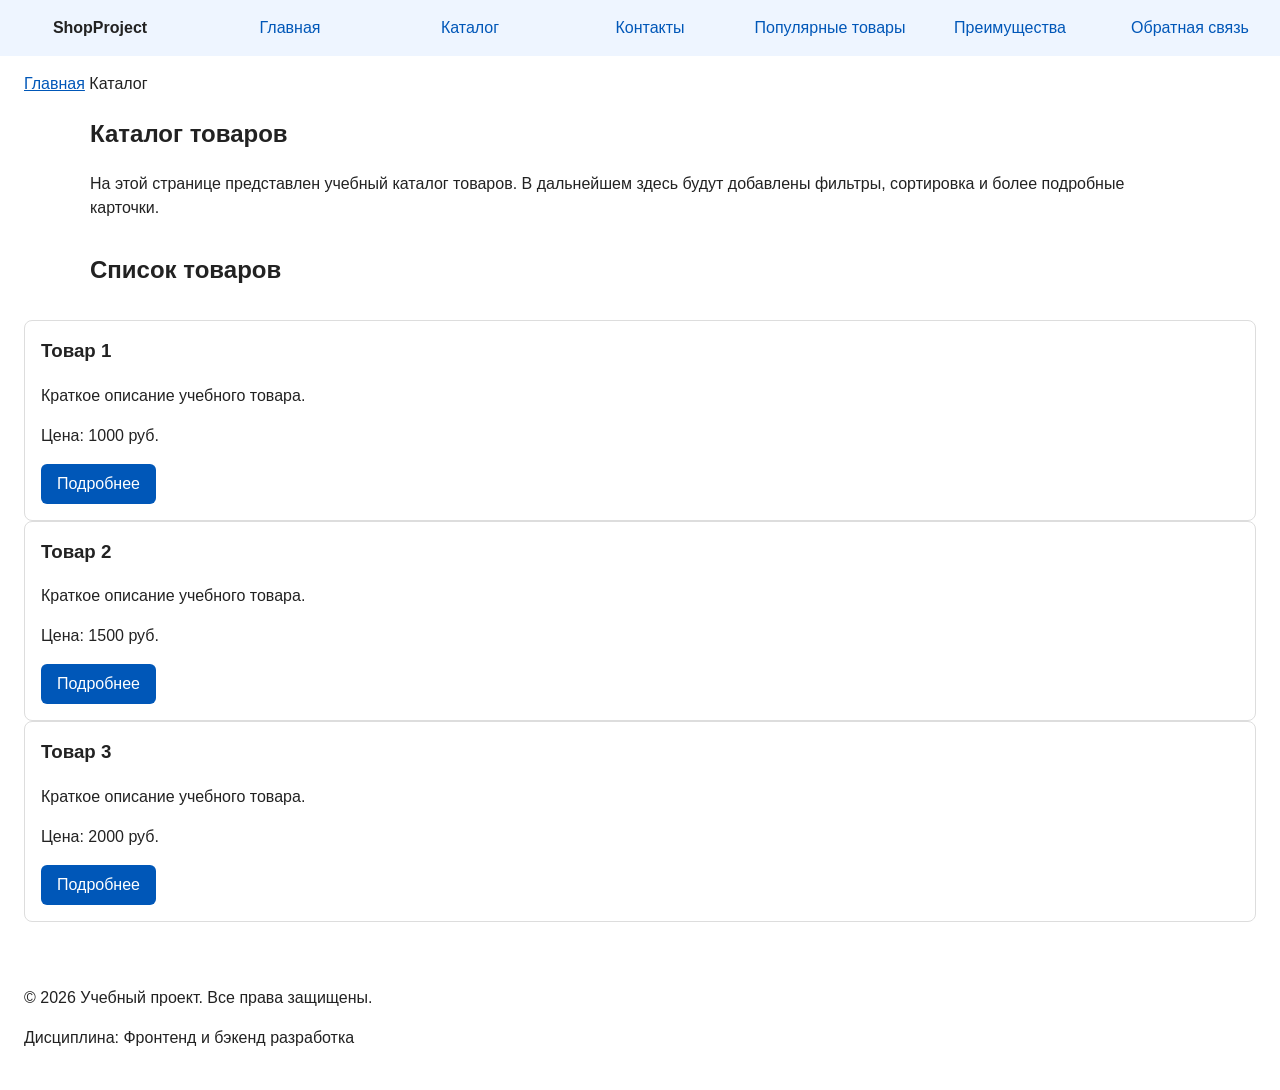
==== catalog.html @ 0794a1e0 "Added Catalog and Contacts pages Added and filled out a catalog.html page, added an empty contacts.h" ====
<!DOCTYPE html>
<html  lang="ru">
<head>
    <meta charset="UTF-8">
    <meta name="viewport" content="width=device-width, initial-scale=1.0">
    <meta name="description" content="Каталог товаров учебного интернет-магазина.">
    <title>Каталог товаров</title>
    <link rel="icon" href="assets/favicon.png" type="image/png">
    <link rel="stylesheet" href="css/style.css">
    <script src="js/main.js" defer></script>
</head>

<body>
    <header>
    <div class="site-header">
      <a class="site-logo" href="index.html">ShopProject</a>

      <nav class="site-nav" aria-label="Основная навигация">
        <ul class="site-nav__list">
          <li><a href="index.html">Главная</a></li>
          <li><a href="catalog.html">Каталог</a></li>
          <li><a href="contacts.html">Контакты</a></li>
          <li><a href="index.html#popular">Популярные товары</a></li>
          <li><a href="index.html#advantages">Преимущества</a></li>
          <li><a href="index.html#contacts">Обратная связь</a></li>
        </ul>
      </nav>
    </div>
  </header>

  <main>
    <nav class="breadcrumbs" aria-label="Хлебные крошки">
      <a href="index.html">Главная</a>
      <span>Каталог</span>
    </nav>

    <section class="section">
      <h1>Каталог товаров</h1>
      <p>
        На этой странице представлен учебный каталог товаров.
        В дальнейшем здесь будут добавлены фильтры, сортировка и более
        подробные карточки.
      </p>
    </section>

    <section class="section">
        <h2>Список товаров</h2>
    </section>

    <article class="product-card">
        <h3>Товар 1</h3>
        <p>Краткое описание учебного товара.</p>
        <p>Цена: 1000 руб.</p>
        <a class="button" href="index.html#popular">Подробнее</a>
      </article>

      <article class="product-card">
        <h3>Товар 2</h3>
        <p>Краткое описание учебного товара.</p>
        <p>Цена: 1500 руб.</p>
        <a class="button" href="index.html#popular">Подробнее</a>
      </article>

      <article class="product-card">
        <h3>Товар 3</h3>
        <p>Краткое описание учебного товара.</p>
        <p>Цена: 2000 руб.</p>
        <a class="button" href="index.html#popular">Подробнее</a>
      </article>
    </section>
  </main>

    <footer>
    <p>&copy; 2026 Учебный проект. Все права защищены.</p>
    <p>Дисциплина: Фронтенд и бэкенд разработка</p>
  </footer>
</body>
</html>
---- css/style.css ----
/* ===============================
   1. Переменные проекта
   =============================== */

:root {
  /* Основные цвета проекта */
  --color-bg: #ffffff;
  --color-text: #222222;
  --color-muted: #666666;
  --color-primary: #0057b8;
  --color-primary-dark: #003f86;
  --color-border: #dddddd;
  --color-surface: #f7f7f7;
  --color-surface-accent: #eef5ff;
  --color-danger: #b00020;
  --color-success: #168a2f;
  --color-success-bg: #eefaf0;
  --color-white: #ffffff;

  /* Отступы */
  --space-xs: 4px;
  --space-sm: 8px;
  --space-md: 16px;
  --space-lg: 24px;
  --space-xl: 32px;

  /* Скругления */
  --radius-sm: 6px;
  --radius-md: 8px;
  --radius-lg: 12px;

  /* Размеры */
  --container-width: 1100px;
}



* {
  box-sizing: border-box;
}

/* ===============================
   2. Базовые стили
   =============================== */

* {
  box-sizing: border-box;
}

body {
  margin: 0;
  font-family: Arial, sans-serif;
  line-height: 1.5;
  color: var(--color-text);
  background-color: var(--color-bg);
}



header,
main,
footer {
  padding: var(--space-lg);
}

header {
  background-color: var(--color-bg);
}

footer {
  background-color: var(--color-bg);
}

/*
  Ограничиваем ширину содержимого шапки,
  чтобы оно не растягивалось слишком сильно на широких экранах.
*/
.site-header {
  position: fixed;
  background-color: var(--color-surface-accent);
  top : 0;
  left : 0;
  width : 100%;
  display: grid;
  grid-template-columns: minmax(200px,auto) 1fr;
  align-items: center;
  margin: 0 auto;
}

/*
  Оформляем текстовый логотип.
*/
.site-logo {
  font-weight: bold;
  text-decoration: none;
  text-align: center;
  color: var(--color-text);
}

/*
  Убираем стандартные отступы и маркеры списка навигации.
*/
.site-nav__list {
  display : grid;
  grid-template-columns: repeat(6, 1fr);
  align-items: center;
  justify-content: center;
  padding: 0;
  list-style: none;
}

/*
 Вырвваниваем ссылки
 */
.site-nav__list li {
  text-align: center;
}

/*
  Оформляем ссылки меню.
*/
.site-nav__list a {
  color: var(--color-primary);
  text-decoration: none;
}

/*
  При наведении мыши подчёркиваем ссылку.
  Подробно состояния интерфейса будут рассмотрены в практической работе 1.7.
*/
.site-nav__list a:hover {
  text-decoration: underline;
}

/* ===============================
   3. Общие элементы интерфейса
   =============================== */

a {
  color: var(--color-primary);
}

a:hover {
  color: var(--color-primary-dark);
}

a:focus-visible {
  outline: 2px solid var(--color-primary);
  outline-offset: 3px;
}

/* ===============================
   4. Компоненты страницы
   =============================== */

.hero {
  max-width: var(--container-width);
  margin: 0 auto var(--space-xl);
  padding: var(--space-xl) var(--space-lg);
  background-color: var(--color-surface-accent);
  border-radius: var(--radius-lg);
}

.section {
  max-width: var(--container-width);
  margin: 0 auto var(--space-xl);
}

.section h2 {
  margin-top: 0;
}

.product-grid {
  display: grid;
  grid-template-columns: repeat(auto-fill, minmax(250px, 1fr));
  gap: var(--space-md);
  max-width: var(--container-width);
  margin: 0 auto var(--space-xl);
  padding: var(--space-lg) var(--space-md);
  background-color: var(--color-surface-accent);
  border-radius: var(--radius-lg);
}

/*
  Карточка товара — самостоятельный блок.
  На следующих занятиях карточки будут доработаны и выстроены в сетку.
*/
.product-card {
  padding: var(--space-md);
  border: 1px solid var(--color-border);
  border-radius: var(--radius-md);
  background-color: var(--color-bg);
}

.product-card:hover {
  border-color: var(--color-primary);
}

.product-card h3 {
  margin-top: 0;
}

/*
  Пока это обычная ссылка, но визуально она оформляется как кнопка.
*/
.button {
  display: inline-block;
  padding: var(--space-sm) var(--space-md);
  color: var(--color-white);
  background-color: var(--color-primary);
  text-decoration: none;
  border: none;
  border-radius: var(--radius-sm);
  cursor: pointer;
}

.button:hover {
  background-color: var(--color-primary-dark);
}

.button:focus-visible {
  outline: 2px solid var(--color-primary);
  outline-offset: 3px;
}

.button:disabled {
  opacity: 0.6;
  cursor: not-allowed;
}

/*
  Дополнительный информационный блок.
*/
.aside-info {
  max-width: var(--container-width);
  margin: 0 auto var(--space-xl);
  padding: var(--space-md);
  border-left: 4px solid var(--color-primary);
  background-color: var(--color-surface);
}


/* ===============================
   5. Форма и модальное окно
   =============================== */

.order-dialog {
  width: min(100% - 32px, 560px);
  padding: var(--space-lg);
  border: none;
  border-radius: var(--radius-lg);
}

.order-dialog::backdrop {
  background-color: rgba(0, 0, 0, 0.5);
}

.form-field {
  margin-bottom: var(--space-md);
}

.form-field label {
  display: block;
  margin-bottom: var(--space-xs);
}

.form-field input,
.form-field select,
.form-field textarea {
  width: 100%;
  padding: 10px 12px;
  border: 1px solid var(--color-border);
  border-radius: var(--radius-sm);
  font: inherit;
}

.form-field input[type="checkbox"] {
  width: auto;
}

.form-field small {
  display: block;
  margin-top: var(--space-xs);
  color: var(--color-muted);
}

/*
  Видимый фокус для клавиатурной навигации.
*/
.form-field input:focus-visible,
.form-field select:focus-visible,
.form-field textarea:focus-visible,
.form-actions button:focus-visible {
  outline: 2px solid var(--color-primary);
  outline-offset: var(--space-xs);
}

.form-field input:hover,
.form-field select:hover,
.form-field textarea:hover {
  border-color: var(--color-primary);
}

.form-field input:focus-visible,
.form-field select:focus-visible,
.form-field textarea:focus-visible,
.form-actions button:focus-visible {
  outline: 2px solid var(--color-primary);
  outline-offset: 3px;
}

[aria-invalid="true"] {
  border-color: var(--color-danger);
}


/*
  Подсветка ошибочных полей.
  Атрибут aria-invalid будет добавляться через JavaScript.
*/
[aria-invalid="true"] {
  border-color: var(--color-error);
}

/*
  Кнопки формы.
*/
.form-actions {
  display: flex;
  gap: var(--space-md);
  margin-top: var(--space-lg);
}

/*
  Сообщение об успешной отправке.
*/
.success-message {
  max-width: var(--container-width);
  margin: var(--space-lg) auto;
  padding: var(--space-md);
  border-left: 4px solid var(--color-success);
  background-color: var(--color-success-bg);
}
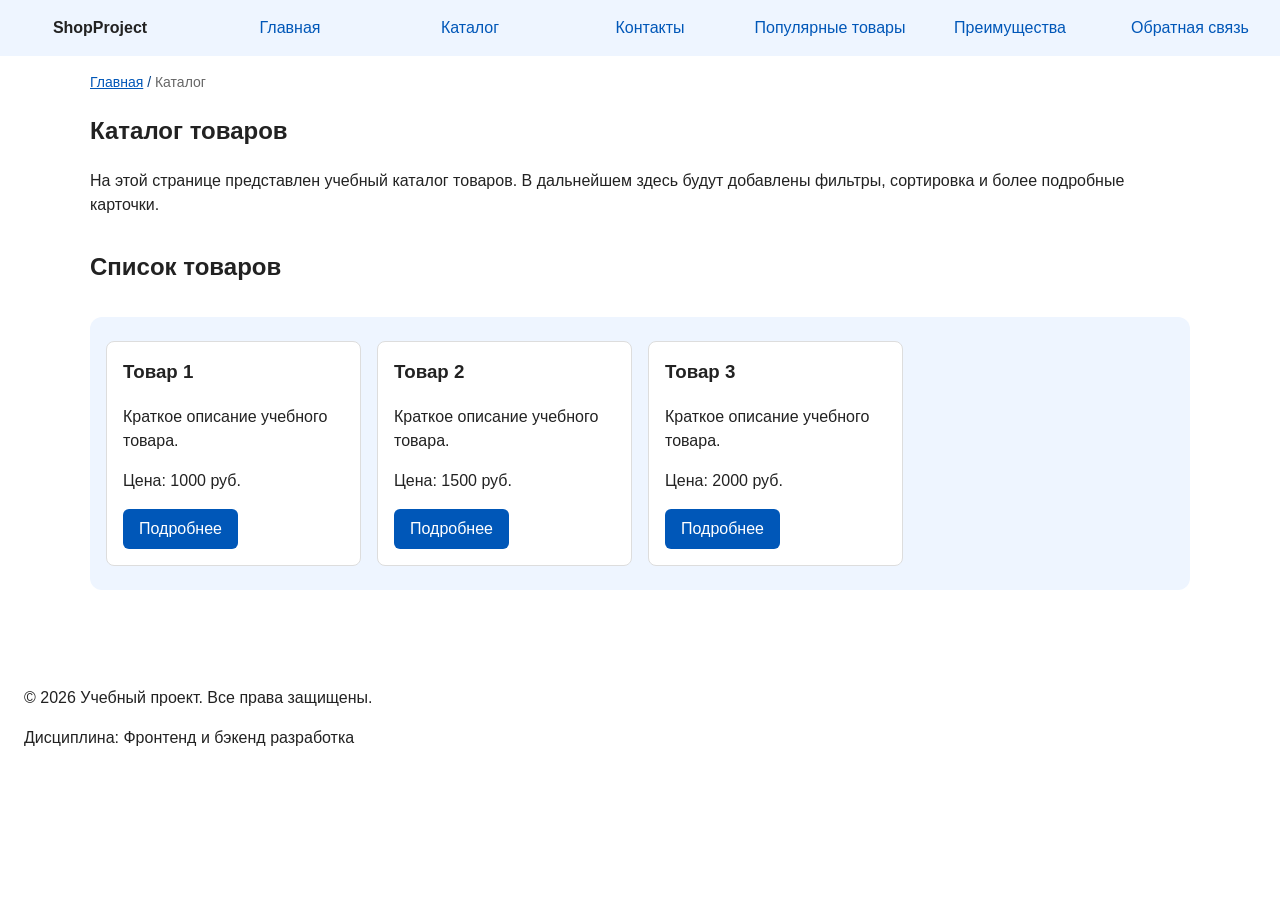
==== commit a7445eaf: "Eddited CSS added made changes to scrolling, breadcrumbs and implemented :taget" ====
--- a/catalog.html
+++ b/catalog.html
@@ -46,27 +46,27 @@
     <section class="section">
         <h2>Список товаров</h2>
     </section>
+    <section class="product-grid" id ="product-grid">
+        <article class="product-card">
+            <h3>Товар 1</h3>
+            <p>Краткое описание учебного товара.</p>
+            <p>Цена: 1000 руб.</p>
+            <a class="button" href="index.html#popular">Подробнее</a>
+        </article>
 
-    <article class="product-card">
-        <h3>Товар 1</h3>
-        <p>Краткое описание учебного товара.</p>
-        <p>Цена: 1000 руб.</p>
-        <a class="button" href="index.html#popular">Подробнее</a>
-      </article>
+        <article class="product-card">
+            <h3>Товар 2</h3>
+            <p>Краткое описание учебного товара.</p>
+            <p>Цена: 1500 руб.</p>
+            <a class="button" href="index.html#popular">Подробнее</a>
+        </article>
 
-      <article class="product-card">
-        <h3>Товар 2</h3>
-        <p>Краткое описание учебного товара.</p>
-        <p>Цена: 1500 руб.</p>
-        <a class="button" href="index.html#popular">Подробнее</a>
-      </article>
-
-      <article class="product-card">
-        <h3>Товар 3</h3>
-        <p>Краткое описание учебного товара.</p>
-        <p>Цена: 2000 руб.</p>
-        <a class="button" href="index.html#popular">Подробнее</a>
-      </article>
+        <article class="product-card">
+            <h3>Товар 3</h3>
+            <p>Краткое описание учебного товара.</p>
+            <p>Цена: 2000 руб.</p>
+            <a class="button" href="index.html#popular">Подробнее</a>
+        </article>
     </section>
   </main>
 
--- a/css/style.css
+++ b/css/style.css
@@ -43,6 +43,12 @@
    2. Базовые стили
    =============================== */
 
+html {
+  scroll-behavior: smooth;
+}
+
+
+
 * {
   box-sizing: border-box;
 }
@@ -71,10 +77,6 @@
   background-color: var(--color-bg);
 }
 
-/*
-  Ограничиваем ширину содержимого шапки,
-  чтобы оно не растягивалось слишком сильно на широких экранах.
-*/
 .site-header {
   position: fixed;
   background-color: var(--color-surface-accent);
@@ -87,9 +89,6 @@
   margin: 0 auto;
 }
 
-/*
-  Оформляем текстовый логотип.
-*/
 .site-logo {
   font-weight: bold;
   text-decoration: none;
@@ -97,9 +96,7 @@
   color: var(--color-text);
 }
 
-/*
-  Убираем стандартные отступы и маркеры списка навигации.
-*/
+
 .site-nav__list {
   display : grid;
   grid-template-columns: repeat(6, 1fr);
@@ -124,13 +121,15 @@
   text-decoration: none;
 }
 
-/*
-  При наведении мыши подчёркиваем ссылку.
-  Подробно состояния интерфейса будут рассмотрены в практической работе 1.7.
-*/
 .site-nav__list a:hover {
   text-decoration: underline;
 }
+
+:target {
+  outline: 2px dashed var(--color-primary);
+  outline-offset: 4px;
+}
+
 
 /* ===============================
    3. Общие элементы интерфейса
@@ -152,6 +151,23 @@
 /* ===============================
    4. Компоненты страницы
    =============================== */
+
+.breadcrumbs {
+  max-width: var(--container-width);
+  margin: 0 auto var(--space-md);
+  font-size: 14px;
+  color: var(--color-muted);
+}
+
+.breadcrumbs a {
+  color: var(--color-primary);
+}
+
+.breadcrumbs span::before {
+  content: " / ";
+  color: var(--color-primary-dark);
+}
+
 
 .hero {
   max-width: var(--container-width);
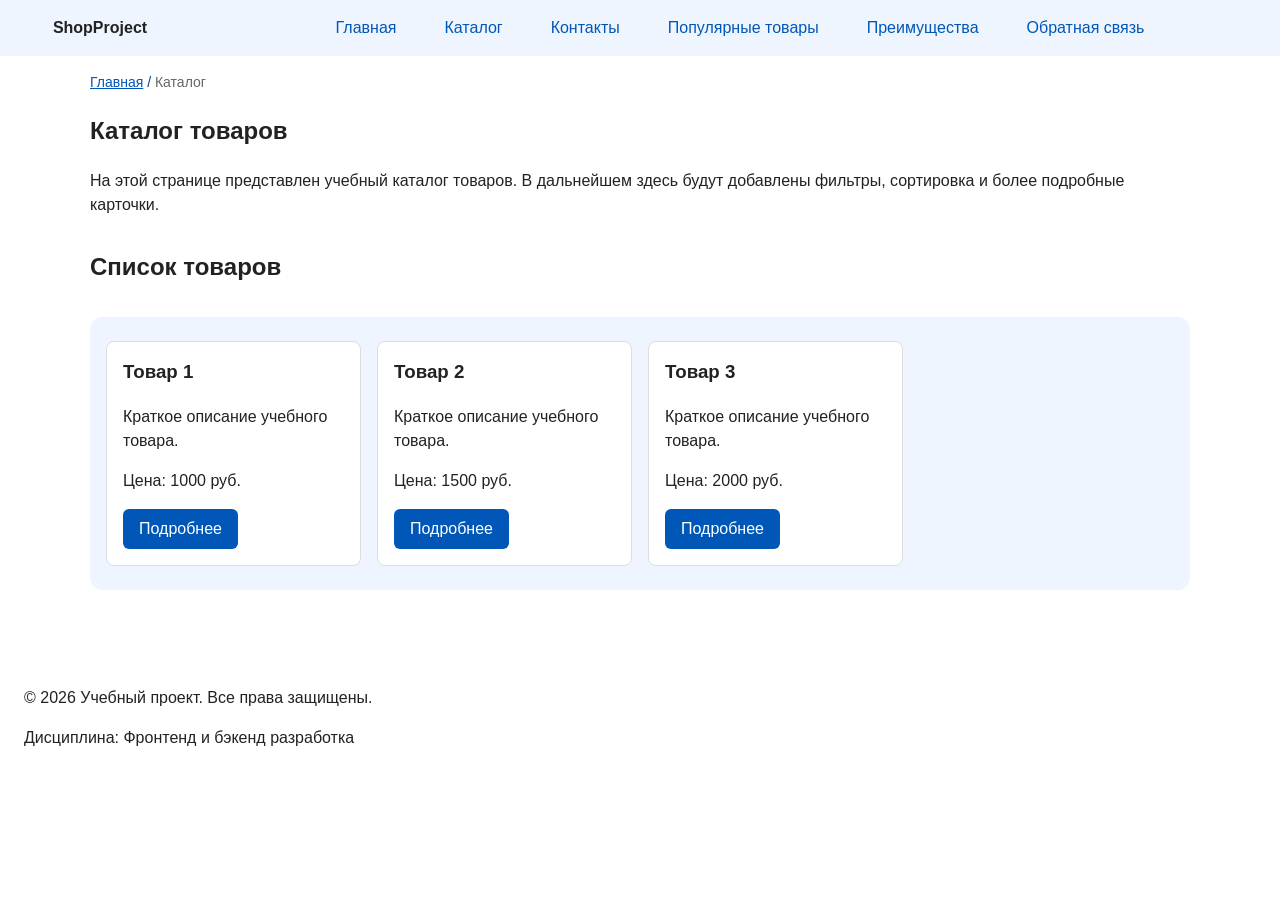
==== commit df2804b7: "Changed README" ====
--- a/catalog.html
+++ b/catalog.html
@@ -33,7 +33,7 @@
       <a href="index.html">Главная</a>
       <span>Каталог</span>
     </nav>
-
+    
     <section class="section">
       <h1>Каталог товаров</h1>
       <p>
--- a/css/style.css
+++ b/css/style.css
@@ -98,13 +98,16 @@
 
 
 .site-nav__list {
-  display : grid;
-  grid-template-columns: repeat(6, 1fr);
+  display: flex;
+  flex-wrap: wrap;
+  justify-content: center;
   align-items: center;
-  justify-content: center;
-  padding: 0;
+  gap: var(--space-md);
+  padding: var(--space-sm) 0;
+  margin: 0 0 0;
   list-style: none;
 }
+
 
 /*
  Вырвваниваем ссылки
@@ -117,13 +120,18 @@
   Оформляем ссылки меню.
 */
 .site-nav__list a {
+  display: inline-block;
+  padding: var(--space-sm) var(--space-md);
   color: var(--color-primary);
   text-decoration: none;
+  border-radius: var(--radius-sm);
 }
 
 .site-nav__list a:hover {
-  text-decoration: underline;
-}
+  color: var(--color-white);
+  background-color: var(--color-primary);
+}
+
 
 :target {
   outline: 2px dashed var(--color-primary);
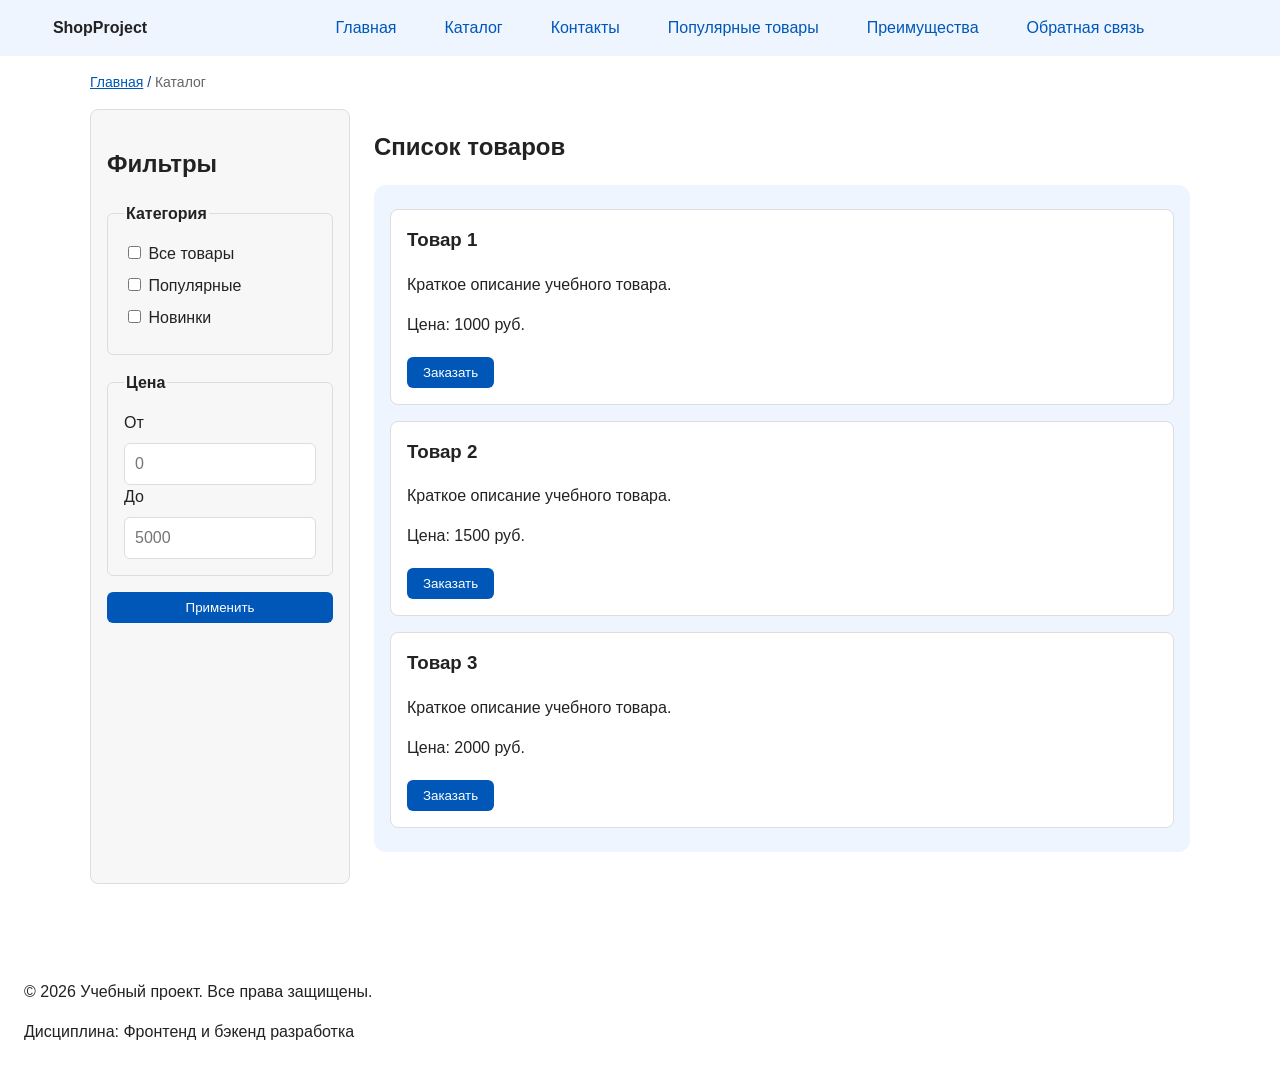
==== commit 73eafa4e: "Catalog fix Returned the missing filters to the catalog page" ====
--- a/catalog.html
+++ b/catalog.html
@@ -33,41 +33,79 @@
       <a href="index.html">Главная</a>
       <span>Каталог</span>
     </nav>
-    
-    <section class="section">
-      <h1>Каталог товаров</h1>
-      <p>
-        На этой странице представлен учебный каталог товаров.
-        В дальнейшем здесь будут добавлены фильтры, сортировка и более
-        подробные карточки.
-      </p>
-    </section>
+    <section class="catalog-layout">
+      <aside class="catalog-filters">
+        <h2>Фильтры</h2>
 
-    <section class="section">
+        <form class="filters-form" action="#" method="get">
+          <fieldset>
+            <legend>Категория</legend>
+
+            <label>
+              <input type="checkbox" name="category" value="all">
+              Все товары
+            </label>
+
+            <label>
+              <input type="checkbox" name="category" value="popular">
+              Популярные
+            </label>
+
+            <label>
+              <input type="checkbox" name="category" value="new">
+              Новинки
+            </label>
+          </fieldset>
+
+          <fieldset>
+            <legend>Цена</legend>
+
+            <label for="price-from">От</label>
+            <input id="price-from" name="price-from" type="number" min="0" placeholder="0">
+
+            <label for="price-to">До</label>
+            <input id="price-to" name="price-to" type="number" min="0" placeholder="5000">
+          </fieldset>
+
+          <button class="button" type="submit">Применить</button>
+        </form>
+      </aside>
+
+      <section class="catalog-products">
         <h2>Список товаров</h2>
-    </section>
-    <section class="product-grid" id ="product-grid">
-        <article class="product-card">
+
+        <div class="catalog-grid" id="catalog-grid">
+          <article class="product-card">
             <h3>Товар 1</h3>
             <p>Краткое описание учебного товара.</p>
             <p>Цена: 1000 руб.</p>
-            <a class="button" href="index.html#popular">Подробнее</a>
-        </article>
+            <button class="button product-card__button" type="button" data-product="Товар 1">
+              Заказать
+            </button> 
+          </article>
 
-        <article class="product-card">
+
+          <article class="product-card">
             <h3>Товар 2</h3>
             <p>Краткое описание учебного товара.</p>
             <p>Цена: 1500 руб.</p>
-            <a class="button" href="index.html#popular">Подробнее</a>
-        </article>
+            <button class="button product-card__button" type="button" data-product="Товар 2">
+              Заказать
+            </button>
+          </article>
 
-        <article class="product-card">
+          <article class="product-card">
             <h3>Товар 3</h3>
             <p>Краткое описание учебного товара.</p>
             <p>Цена: 2000 руб.</p>
-            <a class="button" href="index.html#popular">Подробнее</a>
-        </article>
-    </section>
+            <button class="button product-card__button" type="button" data-product="Товар 3">
+              Заказать
+            </button>
+          </article>
+        </div>
+      </section>
+    </section>    
+
   </main>
 
     <footer>
--- a/css/style.css
+++ b/css/style.css
@@ -198,6 +198,7 @@
   display: grid;
   grid-template-columns: repeat(auto-fill, minmax(250px, 1fr));
   gap: var(--space-md);
+  column-gap: var(--space-md);
   max-width: var(--container-width);
   margin: 0 auto var(--space-xl);
   padding: var(--space-lg) var(--space-md);
@@ -205,22 +206,37 @@
   border-radius: var(--radius-lg);
 }
 
-/*
-  Карточка товара — самостоятельный блок.
-  На следующих занятиях карточки будут доработаны и выстроены в сетку.
-*/
+.catalog-grid {
+  display: grid;
+  gap: var(--space-md);
+  grid-template-rows: repeat(3, auto);
+  max-width: var(--container-width);
+  margin: 0 auto var(--space-xl);
+  padding: var(--space-lg) var(--space-md);
+  background-color: var(--color-surface-accent);
+  border-radius: var(--radius-lg);
+}
+
 .product-card {
+  display: flex;
+  flex-direction: column;
   padding: var(--space-md);
   border: 1px solid var(--color-border);
   border-radius: var(--radius-md);
   background-color: var(--color-bg);
 }
 
-.product-card:hover {
-  border-color: var(--color-primary);
-}
+.product-card .button {
+  margin-top: var(--space-xs);
+  align-self: flex-start;
+}
+
 
 .product-card h3 {
+  margin-top: 0;
+}
+
+.product-card p {
   margin-top: 0;
 }
 
@@ -263,6 +279,64 @@
   background-color: var(--color-surface);
 }
 
+/* каталог товаров
+*/
+
+.catalog-layout {
+  max-width: var(--container-width);
+  margin: 0 auto var(--space-xl);
+  display: grid;
+  grid-template-columns: 260px 1fr;
+  grid-template-areas: "filters products";
+  gap: var(--space-lg);
+}
+
+.catalog-filters {
+  grid-area: filters;
+  padding: var(--space-md);
+  border: 1px solid var(--color-border);
+  border-radius: var(--radius-md);
+  background-color: var(--color-surface);
+}
+
+.catalog-products {
+  grid-area: products;
+}
+
+.filters-form {
+  display: grid;
+  gap: var(--space-md);
+}
+
+.filters-form fieldset {
+  margin: 0;
+  padding: var(--space-md);
+  border: 1px solid var(--color-border);
+  border-radius: var(--radius-sm);
+}
+
+.filters-form legend {
+  font-weight: 700;
+}
+
+.filters-form label {
+  display: block;
+  margin-bottom: var(--space-sm);
+}
+
+.filters-form input[type="number"] {
+  width: 100%;
+  padding: 8px 10px;
+  border: 1px solid var(--color-border);
+  border-radius: var(--radius-sm);
+  font: inherit;
+}
+
+
+/* 
+каталог товаров
+*/
+
 
 /* ===============================
    5. Форма и модальное окно
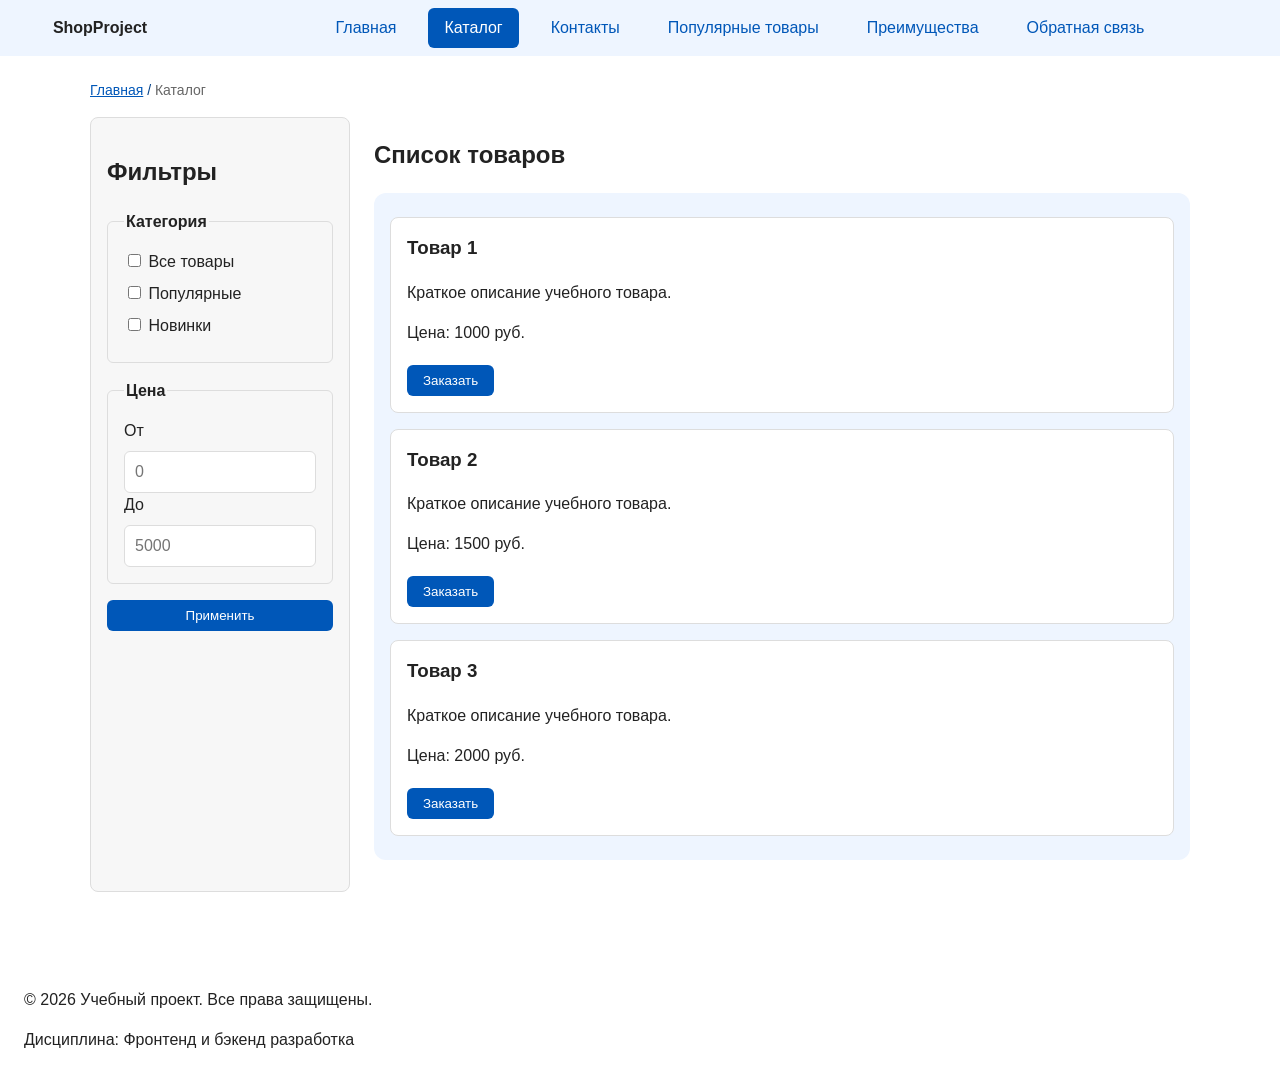
==== commit 3296e95e: "Refactored Header Refactored header classes to be in line with BEM classification" ====
--- a/catalog.html
+++ b/catalog.html
@@ -11,18 +11,18 @@
 </head>
 
 <body>
-    <header>
-    <div class="site-header">
-      <a class="site-logo" href="index.html">ShopProject</a>
+    <header class="site-header">
+    <div class="site-header__inner">
+      <a class="site-header__logo" href="index.html">ShopProject</a>
 
       <nav class="site-nav" aria-label="Основная навигация">
         <ul class="site-nav__list">
-          <li><a href="index.html">Главная</a></li>
-          <li><a href="catalog.html">Каталог</a></li>
-          <li><a href="contacts.html">Контакты</a></li>
-          <li><a href="index.html#popular">Популярные товары</a></li>
-          <li><a href="index.html#advantages">Преимущества</a></li>
-          <li><a href="index.html#contacts">Обратная связь</a></li>
+          <li class="site-nav__item"><a class="site-nav__link " href="index.html">Главная</a></li>
+          <li class="site-nav__item"><a class="site-nav__link site-nav__link--active" href="catalog.html">Каталог</a></li>
+          <li class="site-nav__item"><a class="site-nav__link" href="contacts.html">Контакты</a></li>
+          <li class="site-nav__item"><a class="site-nav__link" href="index.html#popular">Популярные товары</a></li>
+          <li class="site-nav__item"><a class="site-nav__link" href="index.html#advantages">Преимущества</a></li>
+          <li class="site-nav__item"><a class="site-nav__link" href="index.html#contacts">Обратная связь</a></li>
         </ul>
       </nav>
     </div>
--- a/css/style.css
+++ b/css/style.css
@@ -62,10 +62,7 @@
 }
 
 
-
-header,
-main,
-footer {
+main{
   padding: var(--space-lg);
 }
 
@@ -75,21 +72,22 @@
 
 footer {
   background-color: var(--color-bg);
+  padding: var(--space-lg);
 }
 
 .site-header {
-  position: fixed;
   background-color: var(--color-surface-accent);
-  top : 0;
-  left : 0;
-  width : 100%;
+  position: sticky;
+  top: 0;
+}
+
+.site-header__inner {
   display: grid;
   grid-template-columns: minmax(200px,auto) 1fr;
   align-items: center;
-  margin: 0 auto;
-}
-
-.site-logo {
+}
+
+.site-header__logo {
   font-weight: bold;
   text-decoration: none;
   text-align: center;
@@ -112,14 +110,14 @@
 /*
  Вырвваниваем ссылки
  */
-.site-nav__list li {
+.site-nav__item {
   text-align: center;
 }
 
 /*
   Оформляем ссылки меню.
 */
-.site-nav__list a {
+.site-nav__link {
   display: inline-block;
   padding: var(--space-sm) var(--space-md);
   color: var(--color-primary);
@@ -127,11 +125,15 @@
   border-radius: var(--radius-sm);
 }
 
-.site-nav__list a:hover {
+.site-nav__link:hover {
   color: var(--color-white);
   background-color: var(--color-primary);
 }
 
+.site-nav__link--active {
+  color: var(--color-white);
+  background-color: var(--color-primary);
+}
 
 :target {
   outline: 2px dashed var(--color-primary);
